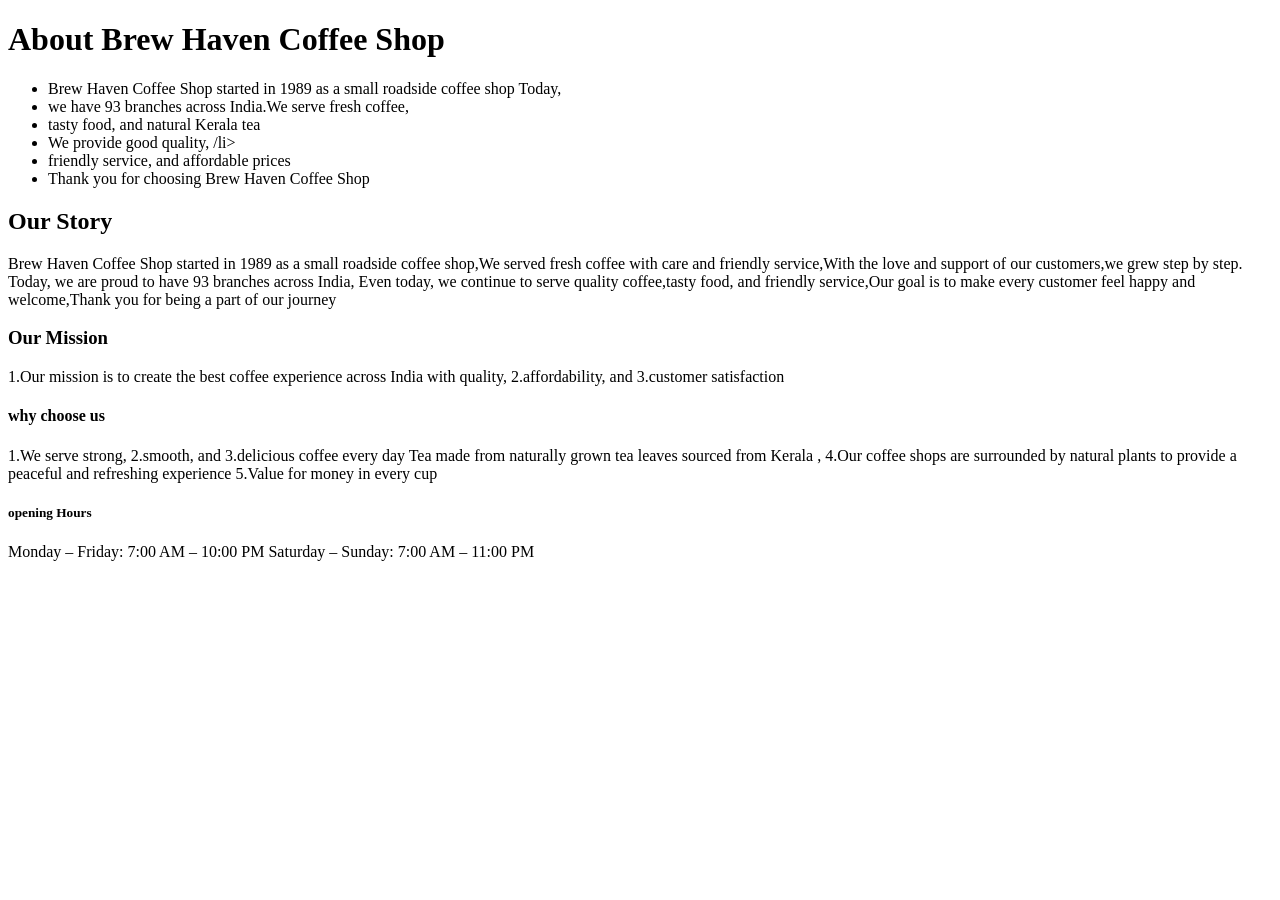
==== index.html @ 40d3cd71 "Refactor index.html to use unordered list for about section Replaced paragraph tags with list items " ====
<!DOCTYPE html>
<head>
    <title> Brew Haven Coffee Shop </title>
</head>
<body>
      <h1>About Brew Haven Coffee Shop</h1>
    <ul>
      <li> Brew Haven Coffee Shop started in 1989 as a small roadside coffee shop Today, </li>
      <li> we have 93 branches across India.We serve fresh coffee, </li> 
      <li> tasty food, and natural Kerala tea </li>
      <li> We provide good quality, /li>
      <li> friendly service, and affordable prices </li>
      <li> Thank you for choosing Brew Haven Coffee Shop </li>
    </ul>
    <h2>Our Story</h2>
       <p1>Brew Haven Coffee Shop started in 1989 as a small roadside coffee shop,We served fresh coffee with care and friendly service,With the love and support of our customers,we grew step by step. Today, we are proud to have 93 branches across India, Even today, we continue to serve quality coffee,tasty food, and friendly service,Our goal is to make every customer feel happy and welcome,Thank you for being a part of our journey </p1>
    <h3> Our Mission </h3>
    <p1> 1.Our mission is to create the best coffee experience across India with quality,</p1> 
    <p2> 2.affordability, and </p2>
    <p3> 3.customer satisfaction </p3>
    <h4> why choose us </h4>
    <p1>1.We serve strong,</p1>
    <p2>2.smooth, and</p2> 
    <p3>3.delicious coffee every day Tea made from naturally grown tea leaves sourced from Kerala ,</p3>
    <p4>4.Our coffee shops are surrounded by natural plants to provide a peaceful and refreshing experience</p4>
    <p5>5.Value for money in every cup</p5>
<h5> opening Hours </h5>
     <p1>Monday – Friday: 7:00 AM – 10:00 PM</p1> 
     <p2>Saturday – Sunday: 7:00 AM – 11:00 PM</p2>
</body>
</html>
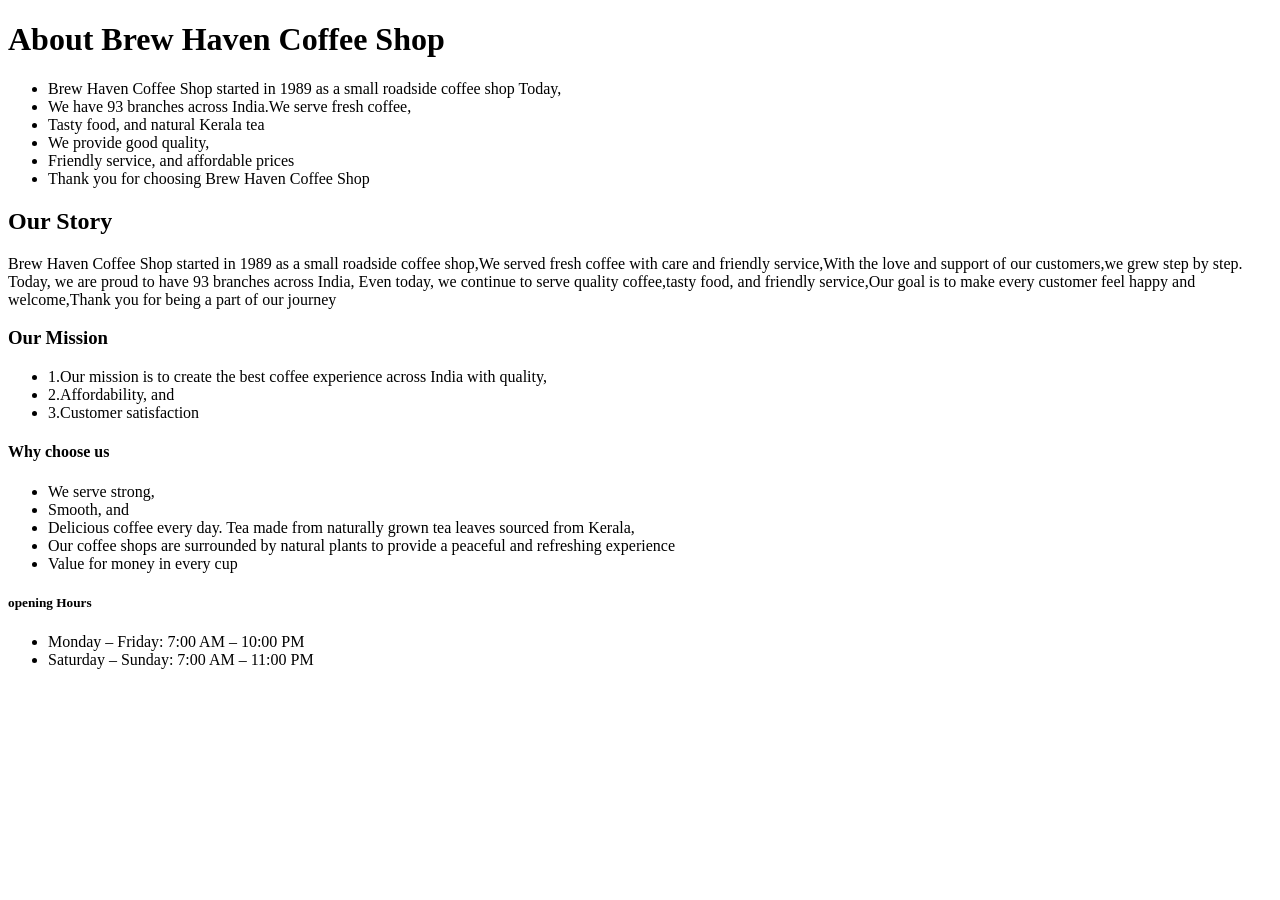
==== commit b852ff9c: "Refactor index.html for better structure and readability Updated the HTML structure for Brew Haven C" ====
--- a/index.html
+++ b/index.html
@@ -3,30 +3,39 @@
     <title> Brew Haven Coffee Shop </title>
 </head>
 <body>
-      <h1>About Brew Haven Coffee Shop</h1>
+      <h1> About Brew Haven Coffee Shop </h1>
     <ul>
       <li> Brew Haven Coffee Shop started in 1989 as a small roadside coffee shop Today, </li>
-      <li> we have 93 branches across India.We serve fresh coffee, </li> 
-      <li> tasty food, and natural Kerala tea </li>
-      <li> We provide good quality, /li>
-      <li> friendly service, and affordable prices </li>
+      <li> We have 93 branches across India.We serve fresh coffee, </li> 
+      <li> Tasty food, and natural Kerala tea </li>
+      <li> We provide good quality, </li>
+      <li> Friendly service, and affordable prices </li>
       <li> Thank you for choosing Brew Haven Coffee Shop </li>
     </ul>
-    <h2>Our Story</h2>
-       <p1>Brew Haven Coffee Shop started in 1989 as a small roadside coffee shop,We served fresh coffee with care and friendly service,With the love and support of our customers,we grew step by step. Today, we are proud to have 93 branches across India, Even today, we continue to serve quality coffee,tasty food, and friendly service,Our goal is to make every customer feel happy and welcome,Thank you for being a part of our journey </p1>
+
+     <h2> Our Story </h2>
+       Brew Haven Coffee Shop started in 1989 as a small roadside coffee shop,We served fresh coffee with care and friendly service,With the love and support of our customers,we grew step by step. Today, we are proud to have 93 branches across India, Even today, we continue to serve quality coffee,tasty food, and friendly service,Our goal is to make every customer feel happy and welcome,Thank you for being a part of our journey 
     <h3> Our Mission </h3>
-    <p1> 1.Our mission is to create the best coffee experience across India with quality,</p1> 
-    <p2> 2.affordability, and </p2>
-    <p3> 3.customer satisfaction </p3>
-    <h4> why choose us </h4>
-    <p1>1.We serve strong,</p1>
-    <p2>2.smooth, and</p2> 
-    <p3>3.delicious coffee every day Tea made from naturally grown tea leaves sourced from Kerala ,</p3>
-    <p4>4.Our coffee shops are surrounded by natural plants to provide a peaceful and refreshing experience</p4>
-    <p5>5.Value for money in every cup</p5>
+
+    <ul>
+    <li> 1.Our mission is to create the best coffee experience across India with quality, </li> 
+    <li> 2.Affordability, and </li>
+    <li> 3.Customer satisfaction </li>
+    </ul>
+
+    <h4> Why choose us </h4>
+    <ul>
+      <li> We serve strong, </li>
+      <li> Smooth, and </li>
+      <li> Delicious coffee every day. Tea made from naturally grown tea leaves sourced from Kerala, </li>
+      <li> Our coffee shops are surrounded by natural plants to provide a peaceful and refreshing experience </li>
+      <li> Value for money in every cup </li>
+    </ul>
 <h5> opening Hours </h5>
-     <p1>Monday – Friday: 7:00 AM – 10:00 PM</p1> 
-     <p2>Saturday – Sunday: 7:00 AM – 11:00 PM</p2>
+  <ul>
+    <li>   Monday – Friday: 7:00 AM – 10:00 PM </li>
+    <li> Saturday – Sunday: 7:00 AM – 11:00 PM </li>
+  </ul>
 </body>
 </html>
 
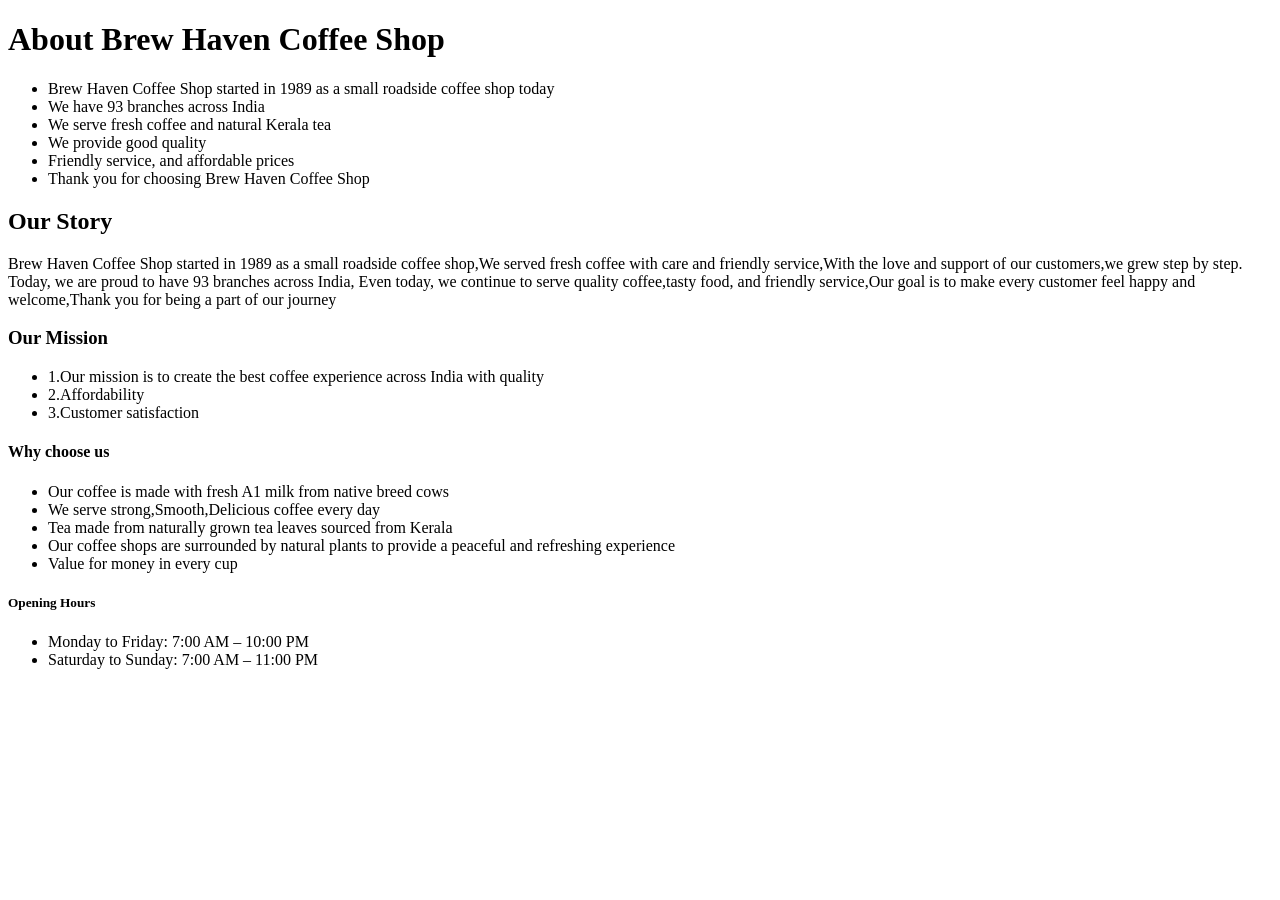
==== commit 5eec2319: "Revise Brew Haven Coffee Shop details in index.html Updated content for Brew Haven Coffee Shop, incl" ====
--- a/index.html
+++ b/index.html
@@ -5,10 +5,10 @@
 <body>
       <h1> About Brew Haven Coffee Shop </h1>
     <ul>
-      <li> Brew Haven Coffee Shop started in 1989 as a small roadside coffee shop Today, </li>
-      <li> We have 93 branches across India.We serve fresh coffee, </li> 
-      <li> Tasty food, and natural Kerala tea </li>
-      <li> We provide good quality, </li>
+      <li> Brew Haven Coffee Shop started in 1989 as a small roadside coffee shop today </li>
+      <li> We have 93 branches across India </li>
+      <li> We serve fresh coffee and natural Kerala tea </li>
+      <li> We provide good quality </li>
       <li> Friendly service, and affordable prices </li>
       <li> Thank you for choosing Brew Haven Coffee Shop </li>
     </ul>
@@ -18,23 +18,23 @@
     <h3> Our Mission </h3>
 
     <ul>
-    <li> 1.Our mission is to create the best coffee experience across India with quality, </li> 
-    <li> 2.Affordability, and </li>
+    <li> 1.Our mission is to create the best coffee experience across India with quality </li> 
+    <li> 2.Affordability </li>
     <li> 3.Customer satisfaction </li>
     </ul>
 
     <h4> Why choose us </h4>
     <ul>
-      <li> We serve strong, </li>
-      <li> Smooth, and </li>
-      <li> Delicious coffee every day. Tea made from naturally grown tea leaves sourced from Kerala, </li>
+      <li> Our coffee is made with fresh A1 milk from native breed cows </li>
+      <li> We serve strong,Smooth,Delicious coffee every day </li> 
+      <li> Tea made from naturally grown tea leaves sourced from Kerala </li>
       <li> Our coffee shops are surrounded by natural plants to provide a peaceful and refreshing experience </li>
       <li> Value for money in every cup </li>
     </ul>
-<h5> opening Hours </h5>
+    <h5> Opening Hours </h5>
   <ul>
-    <li>   Monday – Friday: 7:00 AM – 10:00 PM </li>
-    <li> Saturday – Sunday: 7:00 AM – 11:00 PM </li>
+    <li>   Monday to Friday: 7:00 AM – 10:00 PM </li>
+    <li> Saturday to Sunday: 7:00 AM – 11:00 PM </li>
   </ul>
 </body>
 </html>
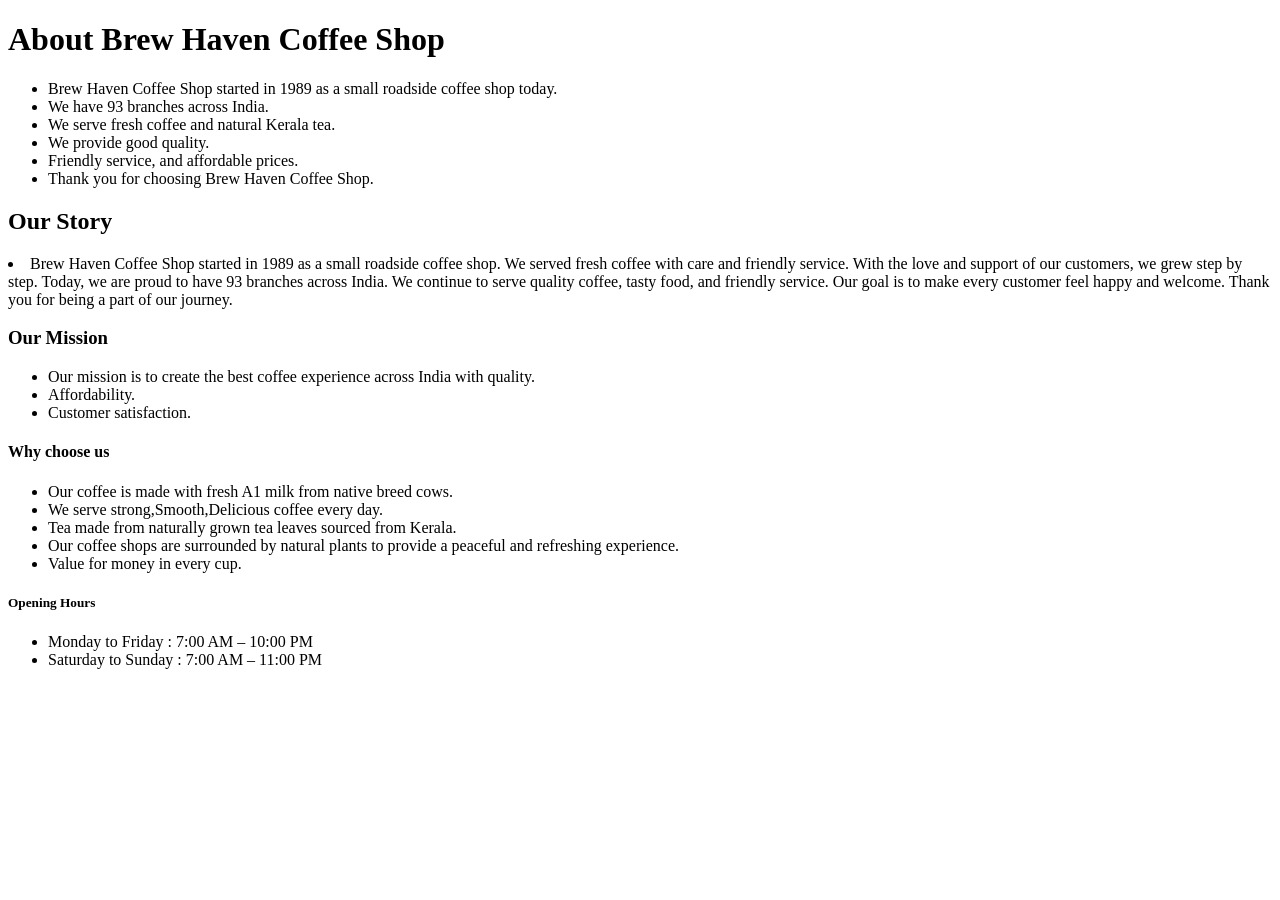
==== commit 46da06e4: "Revise index.html for clarity and formatting Updated content for Brew Haven Coffee Shop, including i" ====
--- a/index.html
+++ b/index.html
@@ -5,36 +5,36 @@
 <body>
       <h1> About Brew Haven Coffee Shop </h1>
     <ul>
-      <li> Brew Haven Coffee Shop started in 1989 as a small roadside coffee shop today </li>
-      <li> We have 93 branches across India </li>
-      <li> We serve fresh coffee and natural Kerala tea </li>
-      <li> We provide good quality </li>
-      <li> Friendly service, and affordable prices </li>
-      <li> Thank you for choosing Brew Haven Coffee Shop </li>
+      <li> Brew Haven Coffee Shop started in 1989 as a small roadside coffee shop today. </li>
+      <li> We have 93 branches across India. </li>
+      <li> We serve fresh coffee and natural Kerala tea. </li>
+      <li> We provide good quality. </li>
+      <li> Friendly service, and affordable prices. </li>
+      <li> Thank you for choosing Brew Haven Coffee Shop. </li>
     </ul>
 
      <h2> Our Story </h2>
-       Brew Haven Coffee Shop started in 1989 as a small roadside coffee shop,We served fresh coffee with care and friendly service,With the love and support of our customers,we grew step by step. Today, we are proud to have 93 branches across India, Even today, we continue to serve quality coffee,tasty food, and friendly service,Our goal is to make every customer feel happy and welcome,Thank you for being a part of our journey 
+       <li> Brew Haven Coffee Shop started in 1989 as a small roadside coffee shop. We served fresh coffee with care and friendly service. With the love and support of our customers, we grew step by step. Today, we are proud to have 93 branches across India. We continue to serve quality coffee, tasty food, and friendly service. Our goal is to make every customer feel happy and welcome. Thank you for being a part of our journey. </li>
     <h3> Our Mission </h3>
 
     <ul>
-    <li> 1.Our mission is to create the best coffee experience across India with quality </li> 
-    <li> 2.Affordability </li>
-    <li> 3.Customer satisfaction </li>
+    <li> Our mission is to create the best coffee experience across India with quality. </li> 
+    <li> Affordability. </li>
+    <li> Customer satisfaction. </li>
     </ul>
 
     <h4> Why choose us </h4>
     <ul>
-      <li> Our coffee is made with fresh A1 milk from native breed cows </li>
-      <li> We serve strong,Smooth,Delicious coffee every day </li> 
-      <li> Tea made from naturally grown tea leaves sourced from Kerala </li>
-      <li> Our coffee shops are surrounded by natural plants to provide a peaceful and refreshing experience </li>
-      <li> Value for money in every cup </li>
+      <li> Our coffee is made with fresh A1 milk from native breed cows. </li>
+      <li> We serve strong,Smooth,Delicious coffee every day. </li> 
+      <li> Tea made from naturally grown tea leaves sourced from Kerala. </li>
+      <li> Our coffee shops are surrounded by natural plants to provide a peaceful and refreshing experience. </li>
+      <li> Value for money in every cup. </li>
     </ul>
     <h5> Opening Hours </h5>
   <ul>
-    <li>   Monday to Friday: 7:00 AM – 10:00 PM </li>
-    <li> Saturday to Sunday: 7:00 AM – 11:00 PM </li>
+    <li>   Monday to Friday : 7:00 AM – 10:00 PM </li>
+    <li> Saturday to Sunday : 7:00 AM – 11:00 PM </li>
   </ul>
 </body>
 </html>
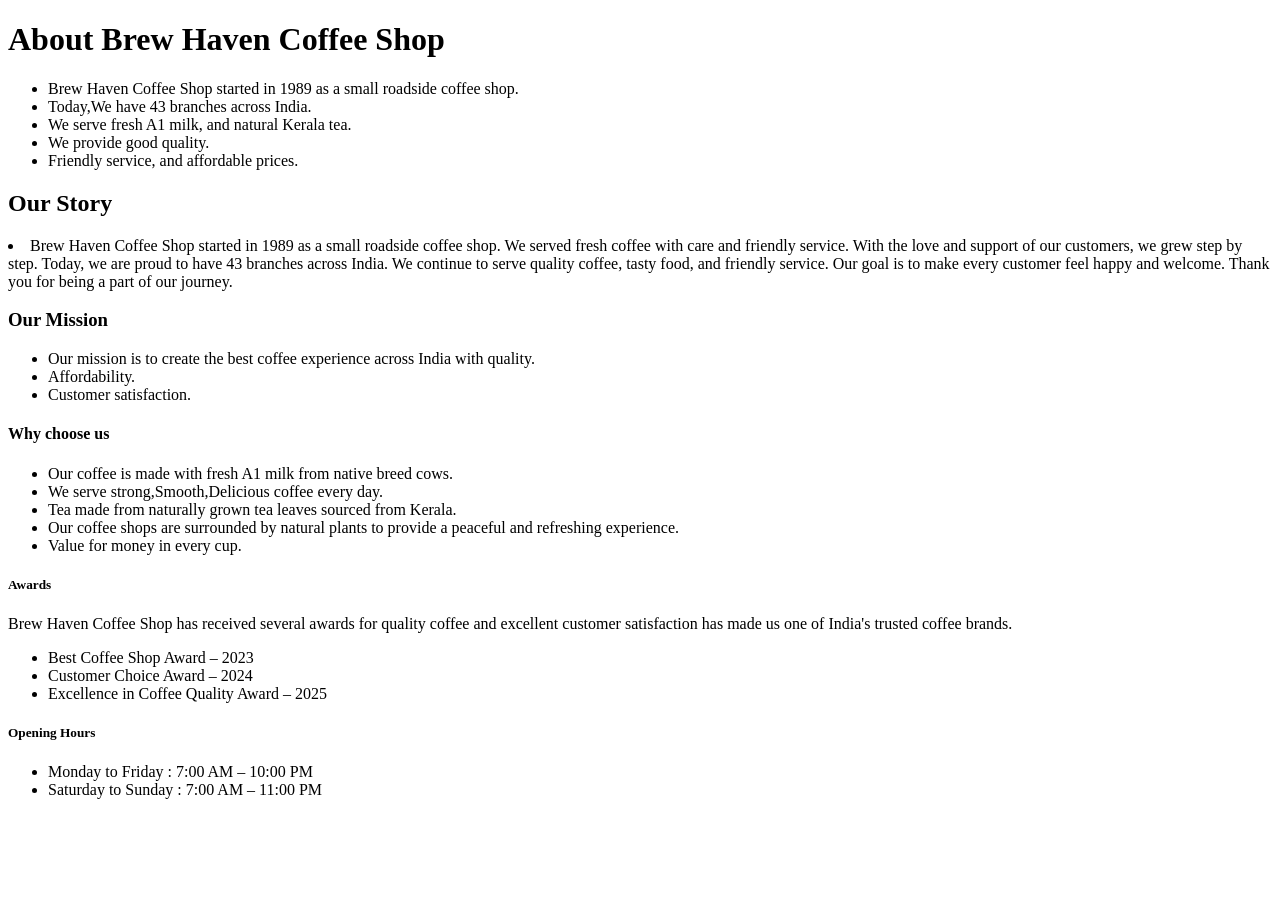
==== commit a047c40f: "Revise Brew Haven Coffee Shop details and add awards Updated the content of the Brew Haven Coffee Sh" ====
--- a/index.html
+++ b/index.html
@@ -5,16 +5,15 @@
 <body>
       <h1> About Brew Haven Coffee Shop </h1>
     <ul>
-      <li> Brew Haven Coffee Shop started in 1989 as a small roadside coffee shop today. </li>
-      <li> We have 93 branches across India. </li>
-      <li> We serve fresh coffee and natural Kerala tea. </li>
+      <li> Brew Haven Coffee Shop started in 1989 as a small roadside coffee shop. </li>
+      <li> Today,We have 43 branches across India. </li>
+      <li> We serve fresh A1 milk, and natural Kerala tea. </li>
       <li> We provide good quality. </li>
       <li> Friendly service, and affordable prices. </li>
-      <li> Thank you for choosing Brew Haven Coffee Shop. </li>
     </ul>
 
      <h2> Our Story </h2>
-       <li> Brew Haven Coffee Shop started in 1989 as a small roadside coffee shop. We served fresh coffee with care and friendly service. With the love and support of our customers, we grew step by step. Today, we are proud to have 93 branches across India. We continue to serve quality coffee, tasty food, and friendly service. Our goal is to make every customer feel happy and welcome. Thank you for being a part of our journey. </li>
+       <li> Brew Haven Coffee Shop started in 1989 as a small roadside coffee shop. We served fresh coffee with care and friendly service. With the love and support of our customers, we grew step by step. Today, we are proud to have 43 branches across India. We continue to serve quality coffee, tasty food, and friendly service. Our goal is to make every customer feel happy and welcome. Thank you for being a part of our journey. </li>
     <h3> Our Mission </h3>
 
     <ul>
@@ -30,7 +29,19 @@
       <li> Tea made from naturally grown tea leaves sourced from Kerala. </li>
       <li> Our coffee shops are surrounded by natural plants to provide a peaceful and refreshing experience. </li>
       <li> Value for money in every cup. </li>
-    </ul>
+    </ul> 
+<h5>Awards</h5>
+
+<p>
+Brew Haven Coffee Shop has received several awards for quality coffee and excellent customer satisfaction has made us one of India's trusted coffee brands.
+</p>
+
+<ul>
+  <li>Best Coffee Shop Award – 2023</li>
+  <li>Customer Choice Award – 2024</li>
+  <li>Excellence in Coffee Quality Award – 2025</li>
+</ul>
+    
     <h5> Opening Hours </h5>
   <ul>
     <li>   Monday to Friday : 7:00 AM – 10:00 PM </li>
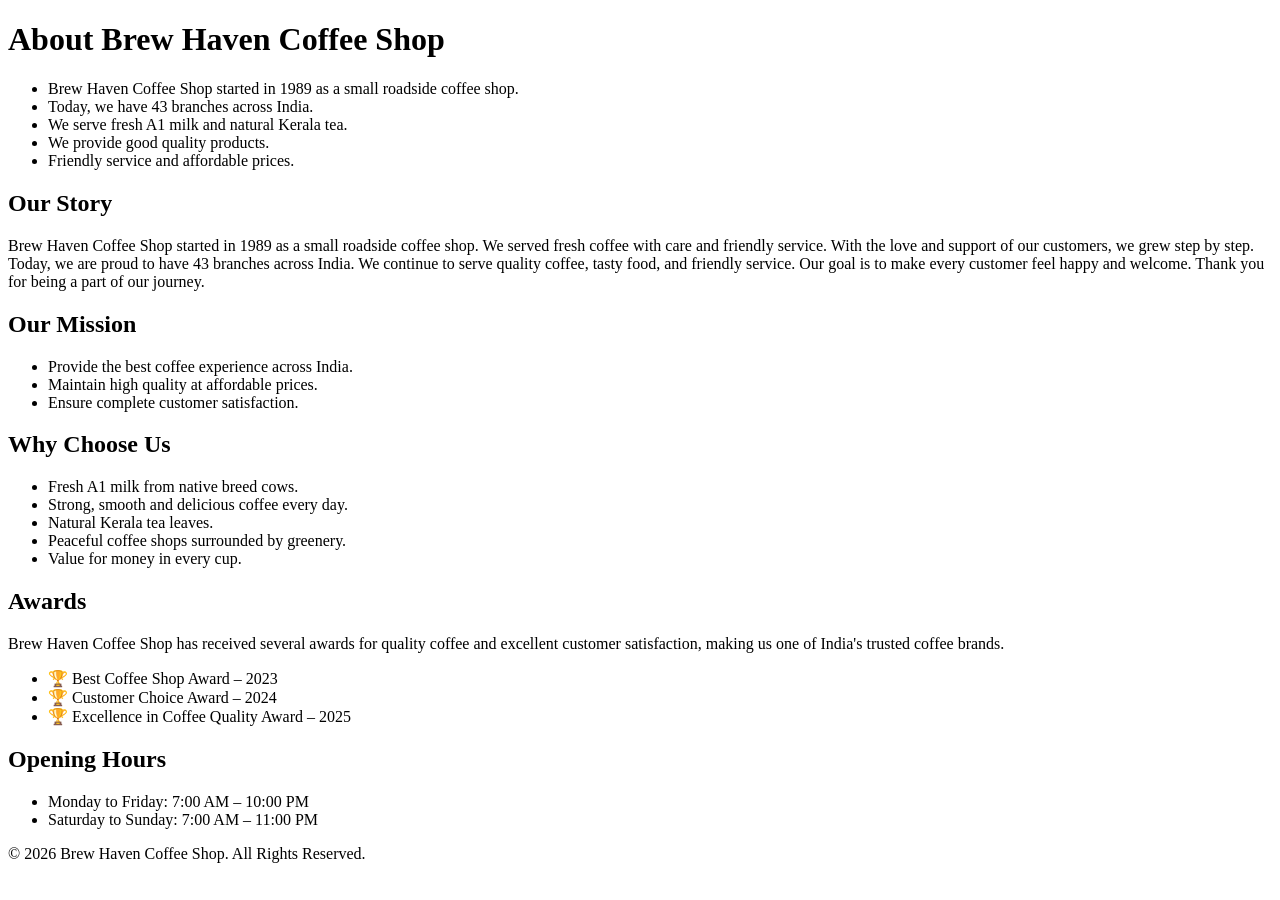
==== commit 5d41394a: "Refactor index.html for better structure and content Updated the structure and content of the index." ====
--- a/index.html
+++ b/index.html
@@ -1,52 +1,86 @@
 <!DOCTYPE html>
+<html lang="en">
 <head>
-    <title> Brew Haven Coffee Shop </title>
+    <meta charset="UTF-8">
+    <meta name="viewport" content="width=device-width, initial-scale=1.0">
+    <title>Brew Haven Coffee Shop</title>
+    <link rel="stylesheet" href="style.css">
 </head>
+
 <body>
-      <h1> About Brew Haven Coffee Shop </h1>
-    <ul>
-      <li> Brew Haven Coffee Shop started in 1989 as a small roadside coffee shop. </li>
-      <li> Today,We have 43 branches across India. </li>
-      <li> We serve fresh A1 milk, and natural Kerala tea. </li>
-      <li> We provide good quality. </li>
-      <li> Friendly service, and affordable prices. </li>
-    </ul>
 
-     <h2> Our Story </h2>
-       <li> Brew Haven Coffee Shop started in 1989 as a small roadside coffee shop. We served fresh coffee with care and friendly service. With the love and support of our customers, we grew step by step. Today, we are proud to have 43 branches across India. We continue to serve quality coffee, tasty food, and friendly service. Our goal is to make every customer feel happy and welcome. Thank you for being a part of our journey. </li>
-    <h3> Our Mission </h3>
+    <h1>About Brew Haven Coffee Shop</h1>
 
-    <ul>
-    <li> Our mission is to create the best coffee experience across India with quality. </li> 
-    <li> Affordability. </li>
-    <li> Customer satisfaction. </li>
-    </ul>
+    <section>
+        <ul>
+            <li>Brew Haven Coffee Shop started in 1989 as a small roadside coffee shop.</li>
+            <li>Today, we have 43 branches across India.</li>
+            <li>We serve fresh A1 milk and natural Kerala tea.</li>
+            <li>We provide good quality products.</li>
+            <li>Friendly service and affordable prices.</li>
+        </ul>
+    </section>
 
-    <h4> Why choose us </h4>
-    <ul>
-      <li> Our coffee is made with fresh A1 milk from native breed cows. </li>
-      <li> We serve strong,Smooth,Delicious coffee every day. </li> 
-      <li> Tea made from naturally grown tea leaves sourced from Kerala. </li>
-      <li> Our coffee shops are surrounded by natural plants to provide a peaceful and refreshing experience. </li>
-      <li> Value for money in every cup. </li>
-    </ul> 
-<h5>Awards</h5>
+    <section>
+        <h2>Our Story</h2>
+        <p>
+            Brew Haven Coffee Shop started in 1989 as a small roadside coffee shop.
+            We served fresh coffee with care and friendly service.
+            With the love and support of our customers, we grew step by step.
+            Today, we are proud to have 43 branches across India.
+            We continue to serve quality coffee, tasty food, and friendly service.
+            Our goal is to make every customer feel happy and welcome.
+            Thank you for being a part of our journey.
+        </p>
+    </section>
 
-<p>
-Brew Haven Coffee Shop has received several awards for quality coffee and excellent customer satisfaction has made us one of India's trusted coffee brands.
-</p>
+    <section>
+        <h2>Our Mission</h2>
+        <ul>
+            <li>Provide the best coffee experience across India.</li>
+            <li>Maintain high quality at affordable prices.</li>
+            <li>Ensure complete customer satisfaction.</li>
+        </ul>
+    </section>
 
-<ul>
-  <li>Best Coffee Shop Award – 2023</li>
-  <li>Customer Choice Award – 2024</li>
-  <li>Excellence in Coffee Quality Award – 2025</li>
-</ul>
-    
-    <h5> Opening Hours </h5>
-  <ul>
-    <li>   Monday to Friday : 7:00 AM – 10:00 PM </li>
-    <li> Saturday to Sunday : 7:00 AM – 11:00 PM </li>
-  </ul>
+    <section>
+        <h2>Why Choose Us</h2>
+        <ul>
+            <li>Fresh A1 milk from native breed cows.</li>
+            <li>Strong, smooth and delicious coffee every day.</li>
+            <li>Natural Kerala tea leaves.</li>
+            <li>Peaceful coffee shops surrounded by greenery.</li>
+            <li>Value for money in every cup.</li>
+        </ul>
+    </section>
+
+    <section>
+        <h2>Awards</h2>
+        <p>
+            Brew Haven Coffee Shop has received several awards for quality coffee
+            and excellent customer satisfaction, making us one of India's trusted coffee brands.
+        </p>
+
+        <ul>
+            <li>🏆 Best Coffee Shop Award – 2023</li>
+            <li>🏆 Customer Choice Award – 2024</li>
+            <li>🏆 Excellence in Coffee Quality Award – 2025</li>
+        </ul>
+    </section>
+
+    <section>
+        <h2>Opening Hours</h2>
+        <ul>
+            <li>Monday to Friday: 7:00 AM – 10:00 PM</li>
+            <li>Saturday to Sunday: 7:00 AM – 11:00 PM</li>
+        </ul>
+    </section>
+
+    <footer>
+        <p>&copy; 2026 Brew Haven Coffee Shop. All Rights Reserved.</p>
+    </footer>
+
+    <script src="script.js"></script>
+
 </body>
 </html>
-
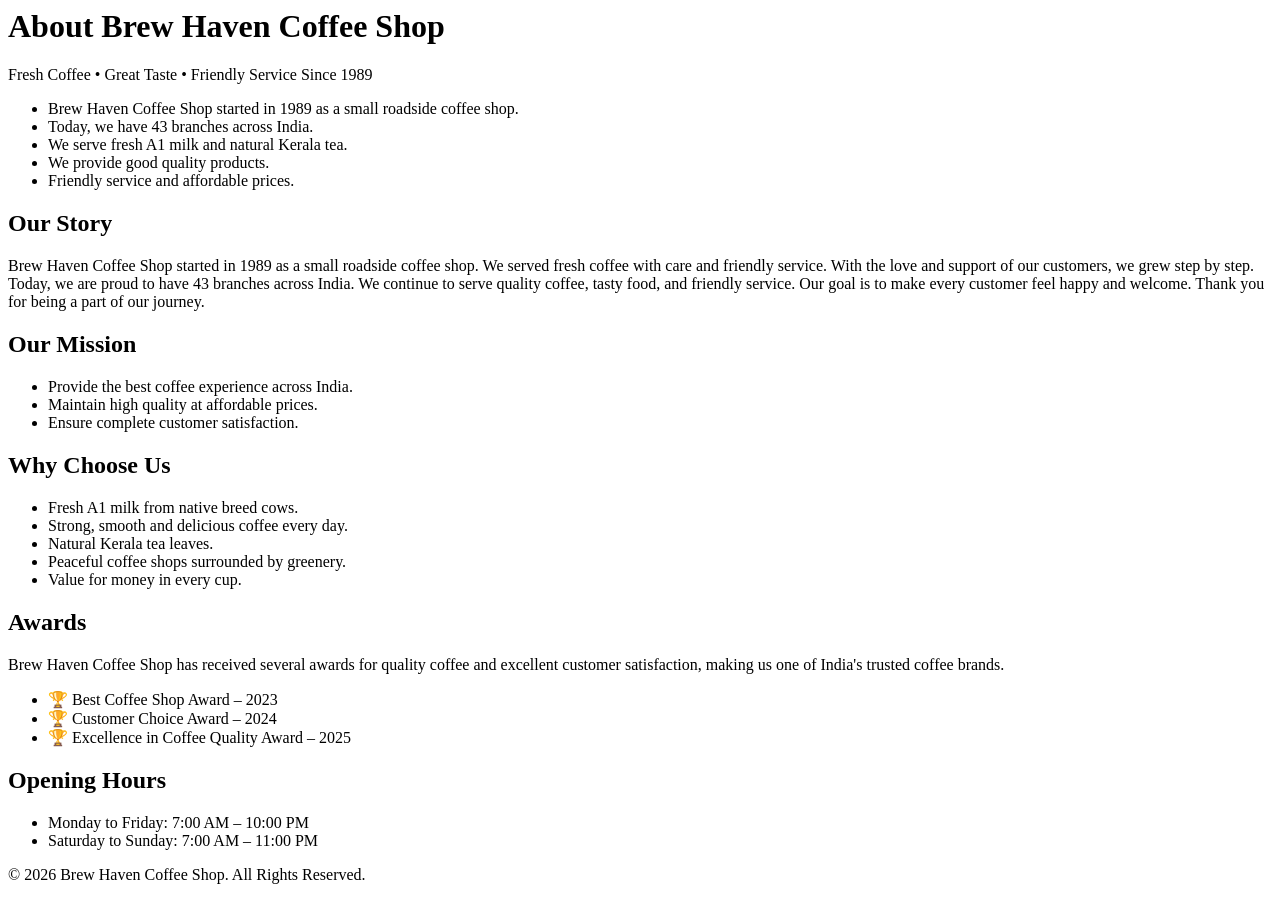
==== commit 49327f34: "Refactor index.html structure and content" ====
--- a/index.html
+++ b/index.html
@@ -1,15 +1,9 @@
-<!DOCTYPE html>
-<html lang="en">
-<head>
-    <meta charset="UTF-8">
-    <meta name="viewport" content="width=device-width, initial-scale=1.0">
-    <title>Brew Haven Coffee Shop</title>
-    <link rel="stylesheet" href="style.css">
-</head>
-
 <body>
 
-    <h1>About Brew Haven Coffee Shop</h1>
+    <div class="hero">
+        <h1>About Brew Haven Coffee Shop</h1>
+        <p>Fresh Coffee • Great Taste • Friendly Service Since 1989</p>
+    </div>
 
     <section>
         <ul>
@@ -57,10 +51,8 @@
     <section>
         <h2>Awards</h2>
         <p>
-            Brew Haven Coffee Shop has received several awards for quality coffee
-            and excellent customer satisfaction, making us one of India's trusted coffee brands.
+            Brew Haven Coffee Shop has received several awards for quality coffee and excellent customer satisfaction, making us one of India's trusted coffee brands.
         </p>
-
         <ul>
             <li>🏆 Best Coffee Shop Award – 2023</li>
             <li>🏆 Customer Choice Award – 2024</li>
@@ -83,4 +75,3 @@
     <script src="script.js"></script>
 
 </body>
-</html>
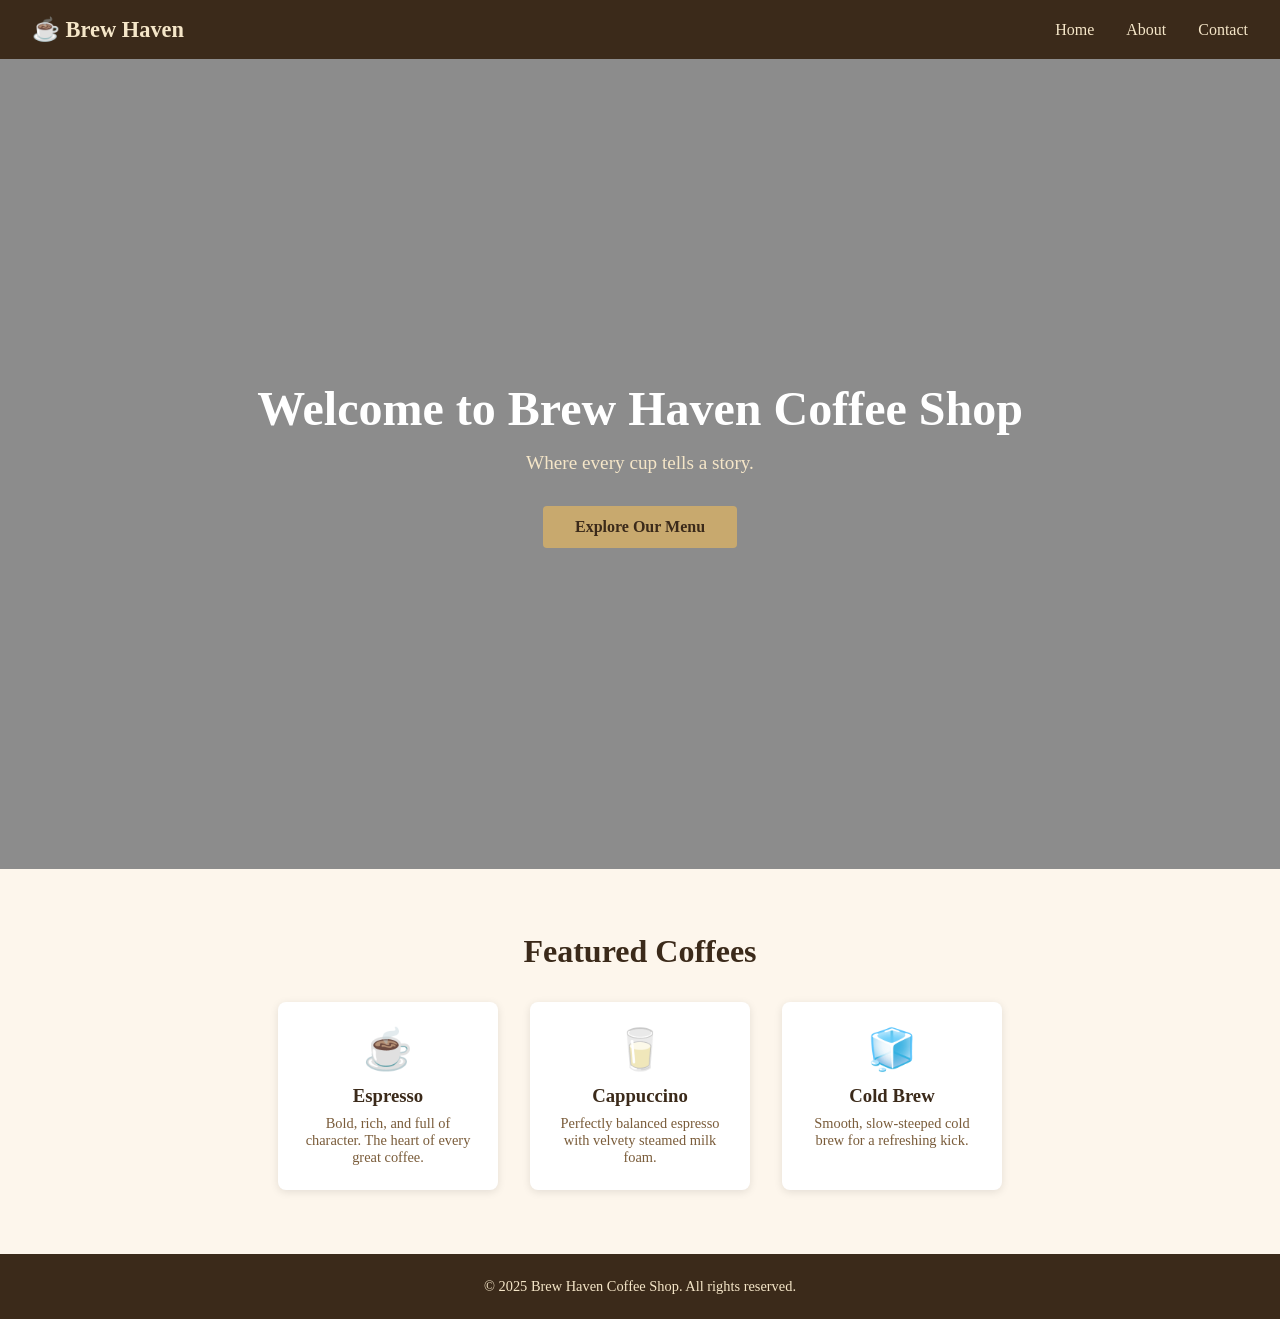
==== commit 0f215d89: "Add initial HTML structure for Brew Haven Coffee Shop This HTML file creates the structure and styli" ====
--- a/index.html
+++ b/index.html
@@ -1,77 +1,117 @@
-<body>
-
-    <div class="hero">
-        <h1>About Brew Haven Coffee Shop</h1>
-        <p>Fresh Coffee • Great Taste • Friendly Service Since 1989</p>
-    </div>
-
-    <section>
-        <ul>
-            <li>Brew Haven Coffee Shop started in 1989 as a small roadside coffee shop.</li>
-            <li>Today, we have 43 branches across India.</li>
-            <li>We serve fresh A1 milk and natural Kerala tea.</li>
-            <li>We provide good quality products.</li>
-            <li>Friendly service and affordable prices.</li>
-        </ul>
-    </section>
-
-    <section>
-        <h2>Our Story</h2>
-        <p>
-            Brew Haven Coffee Shop started in 1989 as a small roadside coffee shop.
-            We served fresh coffee with care and friendly service.
-            With the love and support of our customers, we grew step by step.
-            Today, we are proud to have 43 branches across India.
-            We continue to serve quality coffee, tasty food, and friendly service.
-            Our goal is to make every customer feel happy and welcome.
-            Thank you for being a part of our journey.
-        </p>
-    </section>
-
-    <section>
-        <h2>Our Mission</h2>
-        <ul>
-            <li>Provide the best coffee experience across India.</li>
-            <li>Maintain high quality at affordable prices.</li>
-            <li>Ensure complete customer satisfaction.</li>
-        </ul>
-    </section>
-
-    <section>
-        <h2>Why Choose Us</h2>
-        <ul>
-            <li>Fresh A1 milk from native breed cows.</li>
-            <li>Strong, smooth and delicious coffee every day.</li>
-            <li>Natural Kerala tea leaves.</li>
-            <li>Peaceful coffee shops surrounded by greenery.</li>
-            <li>Value for money in every cup.</li>
-        </ul>
-    </section>
-
-    <section>
-        <h2>Awards</h2>
-        <p>
-            Brew Haven Coffee Shop has received several awards for quality coffee and excellent customer satisfaction, making us one of India's trusted coffee brands.
-        </p>
-        <ul>
-            <li>🏆 Best Coffee Shop Award – 2023</li>
-            <li>🏆 Customer Choice Award – 2024</li>
-            <li>🏆 Excellence in Coffee Quality Award – 2025</li>
-        </ul>
-    </section>
-
-    <section>
-        <h2>Opening Hours</h2>
-        <ul>
-            <li>Monday to Friday: 7:00 AM – 10:00 PM</li>
-            <li>Saturday to Sunday: 7:00 AM – 11:00 PM</li>
-        </ul>
-    </section>
-
-    <footer>
-        <p>&copy; 2026 Brew Haven Coffee Shop. All Rights Reserved.</p>
-    </footer>
-
-    <script src="script.js"></script>
-
-</body>
+<!DOCTYPE html>
+<html lang="en">
+<head>
+  <meta charset="UTF-8" />
+  <meta name="viewport" content="width=device-width, initial-scale=1.0" />
+  <title>Brew Haven Coffee Shop</title>
+  <style>
+    * { margin: 0; padding: 0; box-sizing: border-box; }
+    body { font-family: Georgia, serif; color: #3b2a1a; }
+
+    /* Nav */
+    nav {
+      background: #3b2a1a;
+      padding: 1rem 2rem;
+      display: flex;
+      justify-content: space-between;
+      align-items: center;
+    }
+    nav .logo { color: #f5e6c8; font-size: 1.4rem; font-weight: bold; }
+    nav ul { list-style: none; display: flex; gap: 2rem; }
+    nav ul a { color: #f5e6c8; text-decoration: none; font-size: 1rem; }
+    nav ul a:hover { color: #c8a96e; }
+
+    /* Hero */
+    .hero {
+      background: linear-gradient(rgba(0,0,0,0.45), rgba(0,0,0,0.45)),
+                  url('https://images.unsplash.com/photo-1495474472287-4d71bcdd2085?w=1400') center/cover no-repeat;
+      height: 90vh;
+      display: flex;
+      flex-direction: column;
+      justify-content: center;
+      align-items: center;
+      text-align: center;
+      color: #fff;
+      padding: 1rem;
+    }
+    .hero h1 { font-size: 3rem; margin-bottom: 1rem; }
+    .hero p { font-size: 1.2rem; margin-bottom: 2rem; color: #f5e6c8; }
+    .hero a {
+      background: #c8a96e;
+      color: #3b2a1a;
+      padding: 0.75rem 2rem;
+      text-decoration: none;
+      font-weight: bold;
+      border-radius: 4px;
+    }
+    .hero a:hover { background: #b8935a; }
+
+    /* Featured */
+    .featured { padding: 4rem 2rem; text-align: center; background: #fdf6ec; }
+    .featured h2 { font-size: 2rem; margin-bottom: 2rem; }
+    .cards { display: flex; justify-content: center; gap: 2rem; flex-wrap: wrap; }
+    .card {
+      background: #fff;
+      border-radius: 8px;
+      padding: 1.5rem;
+      width: 220px;
+      box-shadow: 0 2px 8px rgba(0,0,0,0.1);
+    }
+    .card .icon { font-size: 2.5rem; margin-bottom: 0.75rem; }
+    .card h3 { margin-bottom: 0.5rem; }
+    .card p { font-size: 0.9rem; color: #7a5c3a; }
+
+    /* Footer */
+    footer {
+      background: #3b2a1a;
+      color: #f5e6c8;
+      text-align: center;
+      padding: 1.5rem;
+      font-size: 0.9rem;
+    }
+  </style>
+</head>
+<body>
+
+  <nav>
+    <div class="logo">☕ Brew Haven</div>
+    <ul>
+      <li><a href="index.html">Home</a></li>
+      <li><a href="about.html">About</a></li>
+      <li><a href="contact.html">Contact</a></li>
+    </ul>
+  </nav>
+
+  <section class="hero">
+    <h1>Welcome to Brew Haven Coffee Shop</h1>
+    <p>Where every cup tells a story.</p>
+    <a href="#featured">Explore Our Menu</a>
+  </section>
+
+  <section class="featured" id="featured">
+    <h2>Featured Coffees</h2>
+    <div class="cards">
+      <div class="card">
+        <div class="icon">☕</div>
+        <h3>Espresso</h3>
+        <p>Bold, rich, and full of character. The heart of every great coffee.</p>
+      </div>
+      <div class="card">
+        <div class="icon">🥛</div>
+        <h3>Cappuccino</h3>
+        <p>Perfectly balanced espresso with velvety steamed milk foam.</p>
+      </div>
+      <div class="card">
+        <div class="icon">🧊</div>
+        <h3>Cold Brew</h3>
+        <p>Smooth, slow-steeped cold brew for a refreshing kick.</p>
+      </div>
+    </div>
+  </section>
+
+  <footer>
+    <p>&copy; 2025 Brew Haven Coffee Shop. All rights reserved.</p>
+  </footer>
+
+</body>
+</html>
